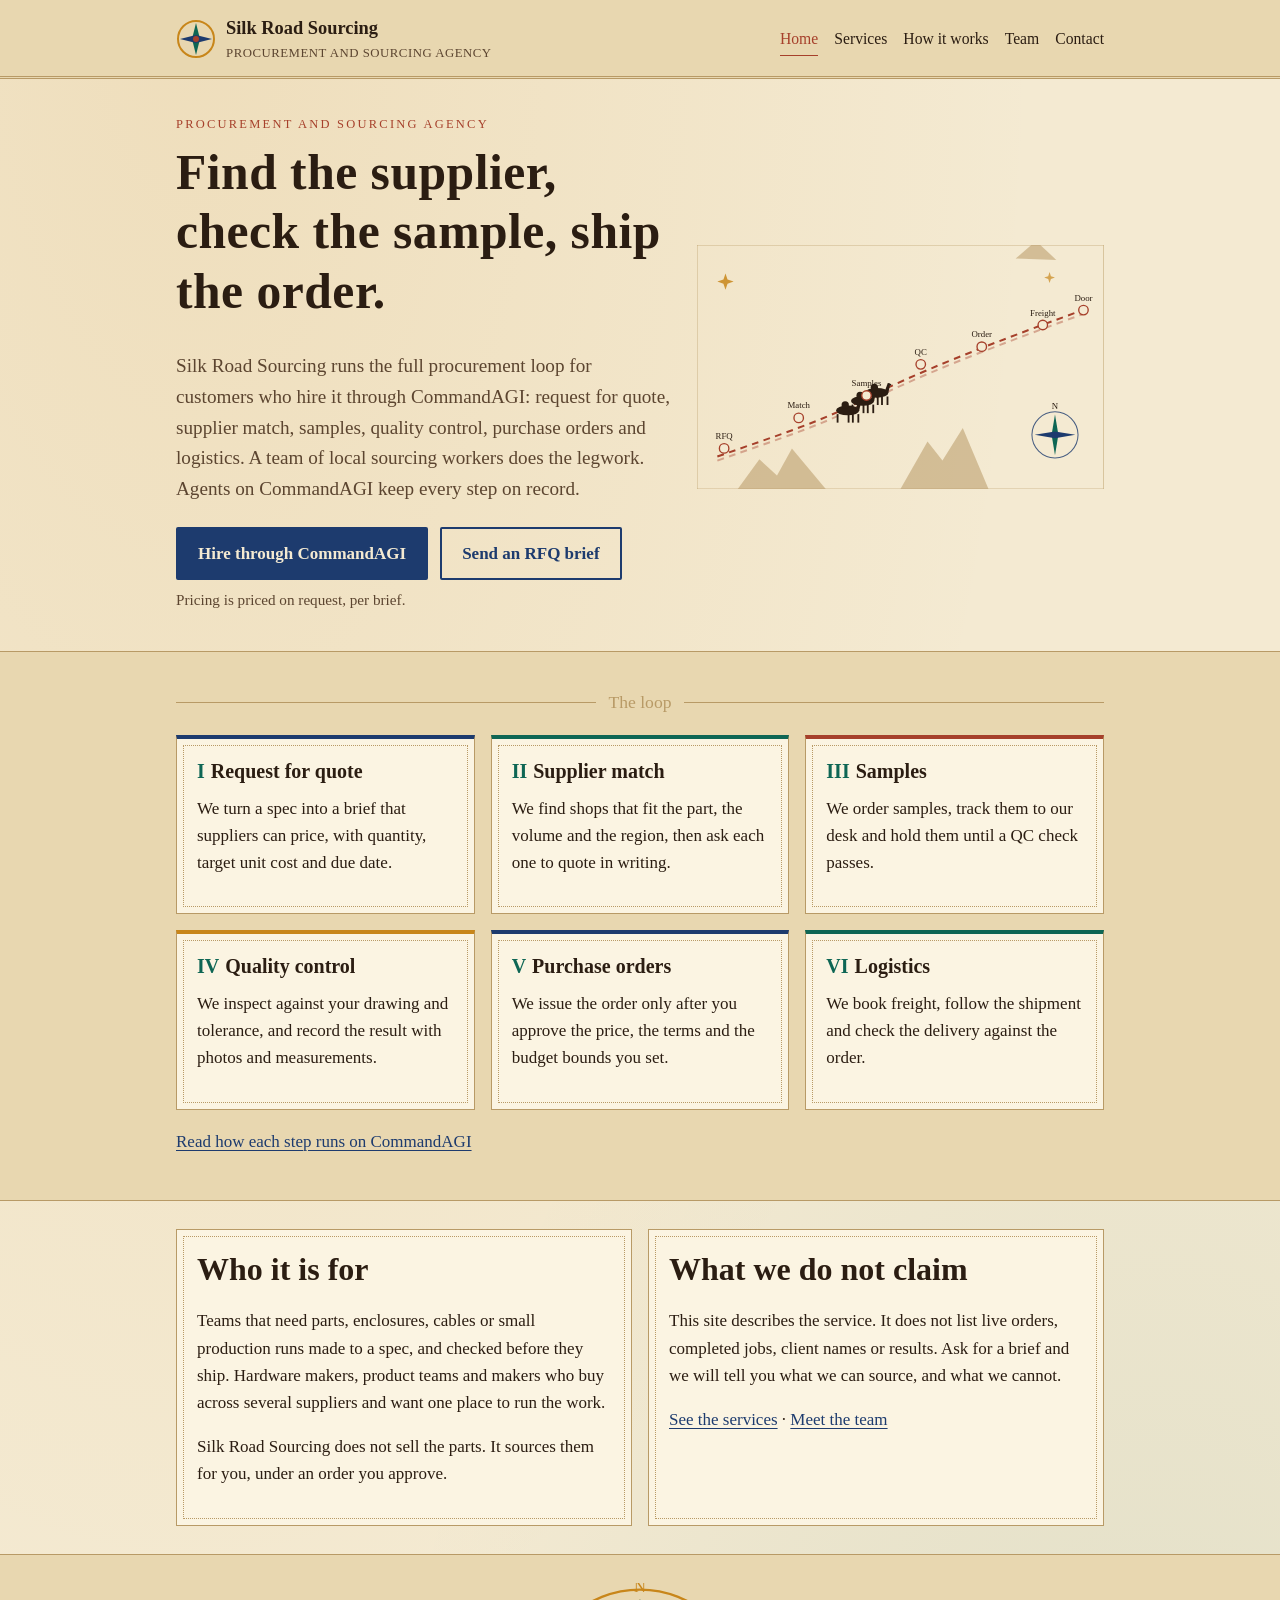
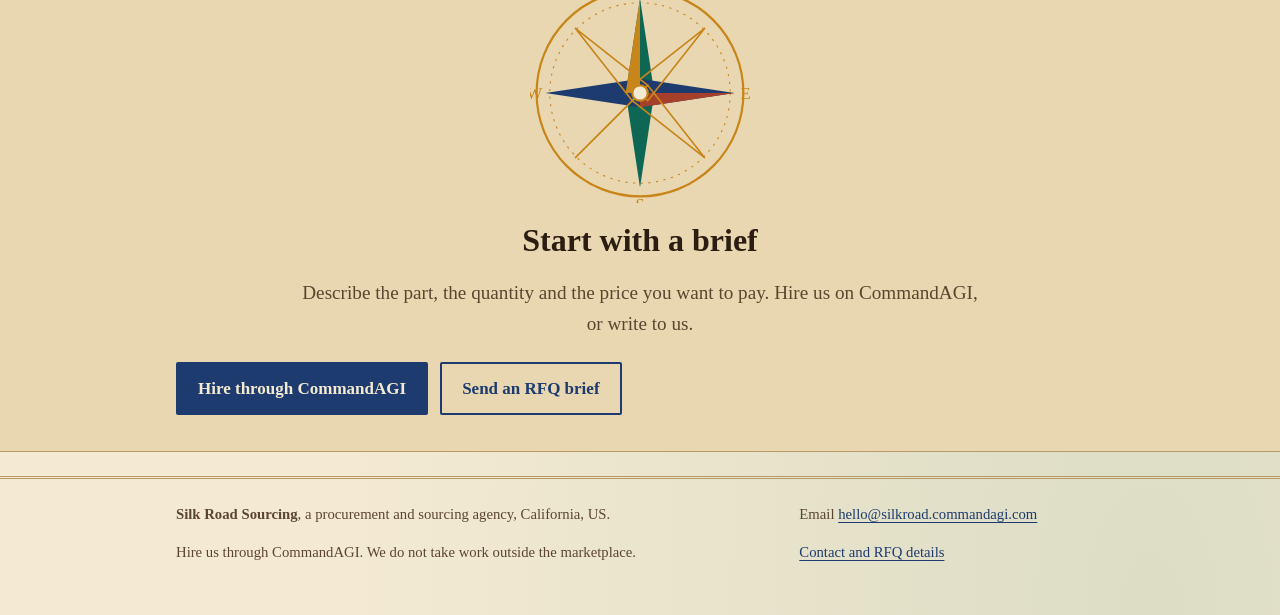
==== index.html @ eaaaa2ec "The silkroad-sourcing site of org-silkroad Moved out of CommandAGI/commandagi (seed/drive/platform/o" ====
<!doctype html>
<html lang="en">
<head>
  <meta charset="utf-8">
  <meta name="viewport" content="width=device-width, initial-scale=1">
  <title>Silk Road Sourcing | Procurement and sourcing</title>
  <meta name="description" content="Silk Road Sourcing runs RFQ, supplier match, samples, QC, purchase orders and logistics for customers who hire it through CommandAGI.">
  <link rel="stylesheet" href="style.css">
</head>
<body>
  <a class="skip" href="#main">Skip to content</a>
  <header class="site-header">
    <div class="wrap">
      <a class="brand" href="index.html">
        <svg width="40" height="40" viewBox="0 0 40 40" aria-hidden="true" focusable="false"><circle cx="20" cy="20" r="18" fill="none" stroke="#c8861a" stroke-width="2"/><polygon points="20,4 24,20 20,36 16,20" fill="#0e6654"/><polygon points="4,20 20,16 36,20 20,24" fill="#1d3b6e"/><circle cx="20" cy="20" r="3" fill="#a6402b"/></svg>
        <span>Silk Road Sourcing<small>Procurement and sourcing agency</small></span>
      </a>
      <nav class="nav" aria-label="Main">
        <a href="index.html" aria-current="page">Home</a>
        <a href="services.html">Services</a>
        <a href="process.html">How it works</a>
        <a href="team.html">Team</a>
        <a href="contact.html">Contact</a>
      </nav>
    </div>
  </header>
  <main id="main">
    <section class="hero">
      <div class="wrap hero-grid">
        <div>
          <p class="eyebrow">Procurement and sourcing agency</p>
          <h1>Find the supplier, check the sample, ship the order.</h1>
          <p class="lede">Silk Road Sourcing runs the full procurement loop for customers who hire it through CommandAGI: request for quote, supplier match, samples, quality control, purchase orders and logistics. A team of local sourcing workers does the legwork. Agents on CommandAGI keep every step on record.</p>
          <div class="cta-row"><a class="btn" href="https://commandagi.com">Hire through CommandAGI</a><a class="btn ghost" href="contact.html">Send an RFQ brief</a></div>
          <p class="form-note">Pricing is priced on request, per brief.</p>
        </div>
        <div>
          <svg class="route-art" viewBox="0 0 600 360" role="img" aria-labelledby="route-title">
  <title id="route-title">A caravan path crosses a map from a request for quote to the buyer's door, with seven waypoints.</title>
  <defs>
    <g id="camel">
      <rect x="0" y="-14" width="3" height="14"/><rect x="18" y="-14" width="3" height="14"/>
      <rect x="25" y="-14" width="3" height="14"/><rect x="34" y="-14" width="3" height="14"/>
      <ellipse cx="18" cy="-20" rx="19" ry="8"/>
      <circle cx="14" cy="-29" r="6"/>
      <path d="M31 -22 L36 -36 L40 -35 L37 -20 Z"/>
      <path d="M36 -36 L42 -34 L40 -31 Z"/>
    </g>
  </defs>
  <path class="sea" d="M0 0 H600 V360 H0 Z" fill-opacity="0"/>
  <path class="mountain" d="M300 360 L340 290 L362 318 L392 270 L430 360 Z"/>
  <path class="mountain" d="M60 360 L92 316 L118 340 L140 300 L190 360 Z"/>
  <path class="mountain" d="M470 20 L500 -6 L530 22 Z" opacity="0.35"/>
  <path class="road" d="M30 312 C 120 280, 180 262, 250 226 S 420 150, 580 92"/>
  <path class="road" d="M30 312 C 120 280, 180 262, 250 226 S 420 150, 580 92" stroke-width="1" stroke-dasharray="none" opacity="0.4" transform="translate(0 6)"/>
  <use href="#camel" class="caravan" transform="translate(206 262) scale(0.9)"/>
  <use href="#camel" class="caravan" transform="translate(228 248) scale(0.9)"/>
  <use href="#camel" class="caravan" transform="translate(249 236) scale(0.9)"/>
  <g>
    <circle class="waypoint" cx="40" cy="300" r="7"/><text x="40" y="286" text-anchor="middle">RFQ</text>
    <circle class="waypoint" cx="150" cy="255" r="7"/><text x="150" y="241" text-anchor="middle">Match</text>
    <circle class="waypoint" cx="250" cy="222" r="7"/><text x="250" y="208" text-anchor="middle">Samples</text>
    <circle class="waypoint" cx="330" cy="176" r="7"/><text x="330" y="162" text-anchor="middle">QC</text>
    <circle class="waypoint" cx="420" cy="150" r="7"/><text x="420" y="136" text-anchor="middle">Order</text>
    <circle class="waypoint" cx="510" cy="118" r="7"/><text x="510" y="104" text-anchor="middle">Freight</text>
    <circle class="waypoint" cx="570" cy="96" r="7"/><text x="570" y="82" text-anchor="middle">Door</text>
  </g>
  <g transform="translate(528 280)">
    <circle r="34" fill="none" stroke="#1d3b6e" stroke-width="1.5" opacity="0.8"/>
    <polygon points="0,-30 5,0 0,30 -5,0" fill="#0e6654"/>
    <polygon points="-30,0 0,-5 30,0 0,5" fill="#1d3b6e"/>
    <text x="0" y="-38" text-anchor="middle">N</text>
  </g>
  <path class="star" d="M42 42 l3 9 9 3 -9 3 -3 9 -3 -9 -9 -3 9 -3 z" opacity="0.85"/>
  <path class="star" d="M520 40 l2 6 6 2 -6 2 -2 6 -2 -6 -6 -2 6 -2 z" opacity="0.7"/>
</svg>
        </div>
      </div>
    </section>

    <section class="band">
      <div class="wrap">
        <div class="rule"><span>The loop</span></div>
        <div class="grid three">
          <article class="card jewel-lapis"><h3><span class="num">I</span>Request for quote</h3><p>We turn a spec into a brief that suppliers can price, with quantity, target unit cost and due date.</p></article>
          <article class="card jewel-emerald"><h3><span class="num">II</span>Supplier match</h3><p>We find shops that fit the part, the volume and the region, then ask each one to quote in writing.</p></article>
          <article class="card jewel-carnelian"><h3><span class="num">III</span>Samples</h3><p>We order samples, track them to our desk and hold them until a QC check passes.</p></article>
          <article class="card jewel-saffron"><h3><span class="num">IV</span>Quality control</h3><p>We inspect against your drawing and tolerance, and record the result with photos and measurements.</p></article>
          <article class="card jewel-lapis"><h3><span class="num">V</span>Purchase orders</h3><p>We issue the order only after you approve the price, the terms and the budget bounds you set.</p></article>
          <article class="card jewel-emerald"><h3><span class="num">VI</span>Logistics</h3><p>We book freight, follow the shipment and check the delivery against the order.</p></article>
        </div>
        <p style="margin-top:18px"><a href="process.html">Read how each step runs on CommandAGI</a></p>
      </div>
    </section>

    <section>
      <div class="wrap grid two">
        <div class="card">
          <h2>Who it is for</h2>
          <p>Teams that need parts, enclosures, cables or small production runs made to a spec, and checked before they ship. Hardware makers, product teams and makers who buy across several suppliers and want one place to run the work.</p>
          <p>Silk Road Sourcing does not sell the parts. It sources them for you, under an order you approve.</p>
        </div>
        <div class="card">
          <h2>What we do not claim</h2>
          <p>This site describes the service. It does not list live orders, completed jobs, client names or results. Ask for a brief and we will tell you what we can source, and what we cannot.</p>
          <p><a href="services.html">See the services</a> &middot; <a href="team.html">Meet the team</a></p>
        </div>
      </div>
    </section>

    <section class="band">
      <div class="wrap" style="text-align:center">
        <svg class="compass compass-large" style="margin:0 auto 10px" viewBox="0 0 200 200" role="img" aria-label="Compass rose">
  <circle cx="100" cy="100" r="94" fill="none" stroke="currentColor" stroke-width="2"/>
  <circle cx="100" cy="100" r="82" fill="none" stroke="currentColor" stroke-width="1" stroke-dasharray="2 5"/>
  <polygon points="100,14 113,100 100,186 87,100" fill="#0e6654"/>
  <polygon points="14,100 100,87 186,100 100,113" fill="#1d3b6e"/>
  <polygon points="100,14 87,100 100,100" fill="#c8861a"/>
  <polygon points="186,100 100,113 100,100" fill="#a6402b"/>
  <polygon points="41,41 107,93 93,107" fill="none" stroke="currentColor" stroke-width="1.5"/>
  <polygon points="159,41 107,107 93,93" fill="none" stroke="currentColor" stroke-width="1.5"/>
  <polygon points="159,159 107,93 93,107" fill="none" stroke="currentColor" stroke-width="1.5"/>
  <polygon points="41,159 93,107 107,93" fill="none" stroke="currentColor" stroke-width="1.5"/>
  <circle cx="100" cy="100" r="7" fill="#f4ead2" stroke="currentColor" stroke-width="2"/>
  <text x="100" y="8" text-anchor="middle" font-family="Palatino Linotype, Palatino, Georgia, serif" font-size="15" fill="currentColor">N</text>
  <text x="100" y="206" text-anchor="middle" font-family="Palatino Linotype, Palatino, Georgia, serif" font-size="15" fill="currentColor">S</text>
  <text x="196" y="105" text-anchor="middle" font-family="Palatino Linotype, Palatino, Georgia, serif" font-size="15" fill="currentColor">E</text>
  <text x="4" y="105" text-anchor="middle" font-family="Palatino Linotype, Palatino, Georgia, serif" font-size="15" fill="currentColor">W</text>
</svg>
        <h2>Start with a brief</h2>
        <p class="lede" style="margin:0 auto 6px">Describe the part, the quantity and the price you want to pay. Hire us on CommandAGI, or write to us.</p>
        <div class="cta-row"><a class="btn" href="https://commandagi.com">Hire through CommandAGI</a><a class="btn ghost" href="contact.html">Send an RFQ brief</a></div>
      </div>
    </section>

  </main>
  <footer class="site-footer">
    <div class="wrap">
      <div>
        <p><strong>Silk Road Sourcing</strong>, a procurement and sourcing agency, California, US.</p>
        <p>Hire us through CommandAGI. We do not take work outside the marketplace.</p>
      </div>
      <div>
        <p>Email <a href="mailto:hello@silkroad.commandagi.com">hello@silkroad.commandagi.com</a></p>
        <p><a href="contact.html">Contact and RFQ details</a></p>
      </div>
    </div>
  </footer>
</body>
</html>
---- style.css ----
:root {
  --parchment: #f4ead2;
  --parchment-deep: #e8d7b0;
  --ink: #2b1d12;
  --ink-soft: #5c4530;
  --lapis: #1d3b6e;
  --emerald: #0e6654;
  --carnelian: #a6402b;
  --saffron: #c8861a;
  --rule: #b89a66;
  --card: #fbf4e2;
  --font-display: "Palatino Linotype", Palatino, "Book Antiqua", Georgia, "Times New Roman", serif;
  --font-body: Charter, "Bitstream Charter", "Sitka Text", Cambria, Georgia, serif;
  --font-mono: ui-monospace, "SFMono-Regular", Menlo, Consolas, monospace;
}

@media (prefers-color-scheme: dark) {
  :root:not([data-theme="light"]) {
    --parchment: #1b1630;
    --parchment-deep: #241d3d;
    --ink: #f1e6cc;
    --ink-soft: #c9b98f;
    --lapis: #8fb0ea;
    --emerald: #5fc7a9;
    --carnelian: #f08a6c;
    --saffron: #e9b451;
    --rule: #6f5f3c;
    --card: #221b3a;
  }
}

:root[data-theme="dark"] {
  --parchment: #1b1630;
  --parchment-deep: #241d3d;
  --ink: #f1e6cc;
  --ink-soft: #c9b98f;
  --lapis: #8fb0ea;
  --emerald: #5fc7a9;
  --carnelian: #f08a6c;
  --saffron: #e9b451;
  --rule: #6f5f3c;
  --card: #221b3a;
}

* { box-sizing: border-box; }
html { -webkit-text-size-adjust: 100%; }
body {
  margin: 0;
  background-color: var(--parchment);
  background-image:
    radial-gradient(ellipse at 15% 0%, rgba(200, 134, 26, 0.12), transparent 55%),
    radial-gradient(ellipse at 90% 100%, rgba(14, 102, 84, 0.10), transparent 50%);
  color: var(--ink);
  font-family: var(--font-body);
  font-size: 1.0625rem;
  line-height: 1.6;
  overflow-x: hidden;
}
img, svg { max-width: 100%; height: auto; }
a { color: var(--lapis); text-decoration-thickness: 1px; text-underline-offset: 3px; }
a:hover { color: var(--carnelian); }
a:focus-visible, button:focus-visible { outline: 2px solid var(--saffron); outline-offset: 3px; }
h1, h2, h3 { font-family: var(--font-display); line-height: 1.2; margin: 0 0 0.6em; font-weight: 700; }
h1 { font-size: clamp(2rem, 6vw, 3.1rem); letter-spacing: 0.01em; }
h2 { font-size: clamp(1.5rem, 4vw, 2rem); }
h3 { font-size: 1.25rem; }
p { margin: 0 0 1em; }
code, .mono { font-family: var(--font-mono); font-size: 0.9em; }

.wrap { max-width: 960px; margin: 0 auto; padding: 0 16px; }
.skip { position: absolute; left: -999px; }
.skip:focus { left: 16px; top: 8px; background: var(--card); padding: 6px 10px; z-index: 10; }

/* Header and navigation */
.site-header { border-bottom: 3px double var(--rule); background: var(--parchment-deep); }
.site-header .wrap { display: flex; flex-wrap: wrap; align-items: center; justify-content: space-between; gap: 12px; padding-top: 14px; padding-bottom: 12px; }
.brand { display: flex; align-items: center; gap: 10px; color: var(--ink); text-decoration: none; font-family: var(--font-display); font-weight: 700; font-size: 1.15rem; }
.brand small { display: block; font-family: var(--font-body); font-weight: 400; font-size: 0.8rem; color: var(--ink-soft); letter-spacing: 0.04em; text-transform: uppercase; }
.nav { display: flex; flex-wrap: wrap; gap: 4px 16px; }
.nav a { color: var(--ink); text-decoration: none; padding: 4px 0; border-bottom: 1px solid transparent; font-size: 0.98rem; }
.nav a[aria-current="page"], .nav a:hover { border-bottom-color: var(--carnelian); color: var(--carnelian); }

/* Hero */
.hero { position: relative; padding: 36px 0 24px; overflow: hidden; }
.hero-grid { display: grid; gap: 24px; align-items: center; }
.eyebrow { font-family: var(--font-display); text-transform: uppercase; letter-spacing: 0.18em; font-size: 0.78rem; color: var(--carnelian); margin-bottom: 8px; }
.lede { font-size: 1.2rem; color: var(--ink-soft); max-width: 36em; }
.cta-row { display: flex; flex-wrap: wrap; gap: 12px; margin: 22px 0 8px; }
.btn { display: inline-block; padding: 11px 20px; border-radius: 2px; font-family: var(--font-display); font-weight: 700; text-decoration: none; border: 2px solid var(--lapis); color: var(--parchment); background: var(--lapis); }
.btn:hover { color: var(--parchment); background: var(--carnelian); border-color: var(--carnelian); }
.btn.ghost { background: transparent; color: var(--lapis); }
.btn.ghost:hover { color: var(--parchment); background: var(--lapis); }
.route-art { width: 100%; color: var(--ink); }
.route-art .road { stroke: var(--carnelian); }
.route-art .caravan { fill: var(--ink); }

/* Sections */
section { padding: 28px 0; }
.band { background: var(--parchment-deep); border-top: 1px solid var(--rule); border-bottom: 1px solid var(--rule); }
.rule { display: flex; align-items: center; gap: 12px; color: var(--rule); margin: 8px 0 18px; }
.rule::before, .rule::after { content: ""; flex: 1; height: 1px; background: var(--rule); }
.rule span { font-size: 1.1rem; }
.grid { display: grid; gap: 16px; }
.card { background: var(--card); border: 1px solid var(--rule); padding: 20px; position: relative; }
.card::before { content: ""; position: absolute; inset: 6px; border: 1px dotted var(--rule); pointer-events: none; }
.card h3 .num { color: var(--emerald); font-family: var(--font-display); margin-right: 6px; }
.card ul { padding-left: 1.1em; margin: 0.4em 0 0; }
.card li { margin-bottom: 0.35em; }
.tag { display: inline-block; font-family: var(--font-mono); font-size: 0.75rem; padding: 2px 8px; border: 1px solid var(--emerald); color: var(--emerald); margin-bottom: 8px; }
.jewel-lapis { border-top: 4px solid var(--lapis); }
.jewel-emerald { border-top: 4px solid var(--emerald); }
.jewel-carnelian { border-top: 4px solid var(--carnelian); }
.jewel-saffron { border-top: 4px solid var(--saffron); }
.price { font-family: var(--font-display); font-style: italic; color: var(--ink-soft); }

.steps { counter-reset: step; list-style: none; padding: 0; margin: 0; display: grid; gap: 14px; }
.steps li { counter-increment: step; display: grid; grid-template-columns: 48px 1fr; gap: 14px; align-items: start; padding: 14px 0; border-bottom: 1px dashed var(--rule); }
.steps li::before { content: counter(step); font-family: var(--font-display); font-size: 1.6rem; width: 44px; height: 44px; line-height: 44px; text-align: center; border-radius: 50%; color: var(--parchment); background: var(--emerald); }
.steps li:nth-child(3n+2)::before { background: var(--lapis); }
.steps li:nth-child(3n)::before { background: var(--carnelian); }
.steps h3 { margin-bottom: 4px; }

.compass { width: 120px; height: 120px; color: var(--saffron); }
.compass-large { width: 220px; height: 220px; }
.divider-compass { display: block; margin: 8px auto 0; width: 64px; height: 64px; color: var(--saffron); }

.team-card h3 { margin-bottom: 2px; }
.team-card .role { font-style: italic; color: var(--ink-soft); margin-bottom: 8px; }
.seal { font-family: var(--font-mono); font-size: 0.8rem; color: var(--ink-soft); }

.form-note { font-size: 0.95rem; color: var(--ink-soft); }
.contact-line { font-family: var(--font-display); font-size: 1.15rem; word-break: break-word; }

.site-footer { border-top: 3px double var(--rule); margin-top: 24px; padding: 24px 0 36px; color: var(--ink-soft); font-size: 0.92rem; }
.site-footer .wrap { display: grid; gap: 14px; }

@media (min-width: 680px) {
  .hero-grid { grid-template-columns: 1.1fr 0.9fr; }
  .grid.two { grid-template-columns: 1fr 1fr; }
  .grid.three { grid-template-columns: repeat(3, 1fr); }
  .site-header .wrap { flex-wrap: nowrap; }
  .site-footer .wrap { grid-template-columns: 2fr 1fr; align-items: center; }
}

@media (max-width: 389px) {
  .wrap { padding: 0 16px; }
  .nav { gap: 2px 12px; font-size: 0.94rem; }
}

@media (prefers-reduced-motion: reduce) {
  * { transition: none !important; animation: none !important; }
}

/* Caravan route illustration */
.route-art text { font-family: var(--font-display); font-size: 13px; fill: var(--ink); }
.route-art .waypoint { fill: var(--parchment); stroke: var(--carnelian); stroke-width: 2; }
.route-art .sea { fill: var(--parchment-deep); stroke: var(--rule); stroke-width: 1; }
.route-art .mountain { fill: var(--rule); opacity: 0.55; }
.route-art .star { fill: var(--saffron); }
.route-art .caravan { fill: var(--ink); }
.route-art .road { fill: none; stroke: var(--carnelian); stroke-width: 3; stroke-dasharray: 10 8; }

/* agent-team: generated by scripts/seed/people/personas.mjs */
.agent-team { max-width: 1120px; margin: 0 auto; padding: 48px 20px 72px; box-sizing: border-box; }
.agent-team * { box-sizing: border-box; }
.agent-team .at-eyebrow { margin: 0 0 8px; font-size: 0.8rem; letter-spacing: 0.08em; text-transform: uppercase; opacity: 0.75; }
.agent-team .at-lede { max-width: 44em; margin: 16px 0 0; }
.agent-team .at-group { margin-top: 40px; }
.agent-team .at-cards { display: grid; grid-template-columns: repeat(auto-fill, minmax(220px, 1fr)); gap: 28px 24px; margin-top: 16px; }
.agent-team .at-card { display: flex; flex-direction: column; gap: 6px; min-width: 0; }
.agent-team .at-card > a { color: inherit; text-decoration: none; display: flex; flex-direction: column; gap: 10px; }
.agent-team .at-card > a:hover h3 { text-decoration: underline; }
.agent-team .at-card img, .agent-team .at-profile img { width: 100%; height: auto; aspect-ratio: 4 / 5; object-fit: cover; border-radius: 10px; display: block; background: rgba(127, 127, 127, 0.15); }
.agent-team .at-card h3 { margin: 0; overflow-wrap: anywhere; }
.agent-team .at-title { margin: 0; font-weight: 600; opacity: 0.85; }
.agent-team .at-line { margin: 0; padding: 0; border: 0; background: none; }
.ai-badge { display: inline-block; vertical-align: middle; margin-left: 6px; padding: 1px 8px; border: 1px solid currentColor; border-radius: 999px; font-family: system-ui, sans-serif; font-size: 0.7rem; font-weight: 600; letter-spacing: 0.03em; line-height: 1.5; text-transform: none; white-space: nowrap; opacity: 0.85; }
.agent-team .at-note { margin: 0; font-size: 0.85rem; opacity: 0.75; }
.agent-team .at-disclosure { margin-top: 48px; padding: 20px; border: 1px solid rgba(127, 127, 127, 0.4); border-radius: 10px; }
.agent-team .at-profile { display: grid; grid-template-columns: minmax(0, 320px) minmax(0, 1fr); gap: 40px; align-items: start; }
.agent-team .at-profile h1 { margin-top: 0; overflow-wrap: anywhere; }
.agent-team .at-back { display: inline-block; margin-bottom: 24px; color: inherit; }
@media (max-width: 600px) {
  .agent-team { padding: 32px 16px 56px; }
  .agent-team .at-cards { grid-template-columns: minmax(0, 1fr); gap: 24px; }
  .agent-team .at-card > a { display: grid; grid-template-columns: 112px minmax(0, 1fr); gap: 14px; align-items: center; }
  .agent-team .at-profile { grid-template-columns: minmax(0, 1fr); gap: 24px; }
  .agent-team .at-profile img { max-width: 260px; }
}
/* end agent-team */
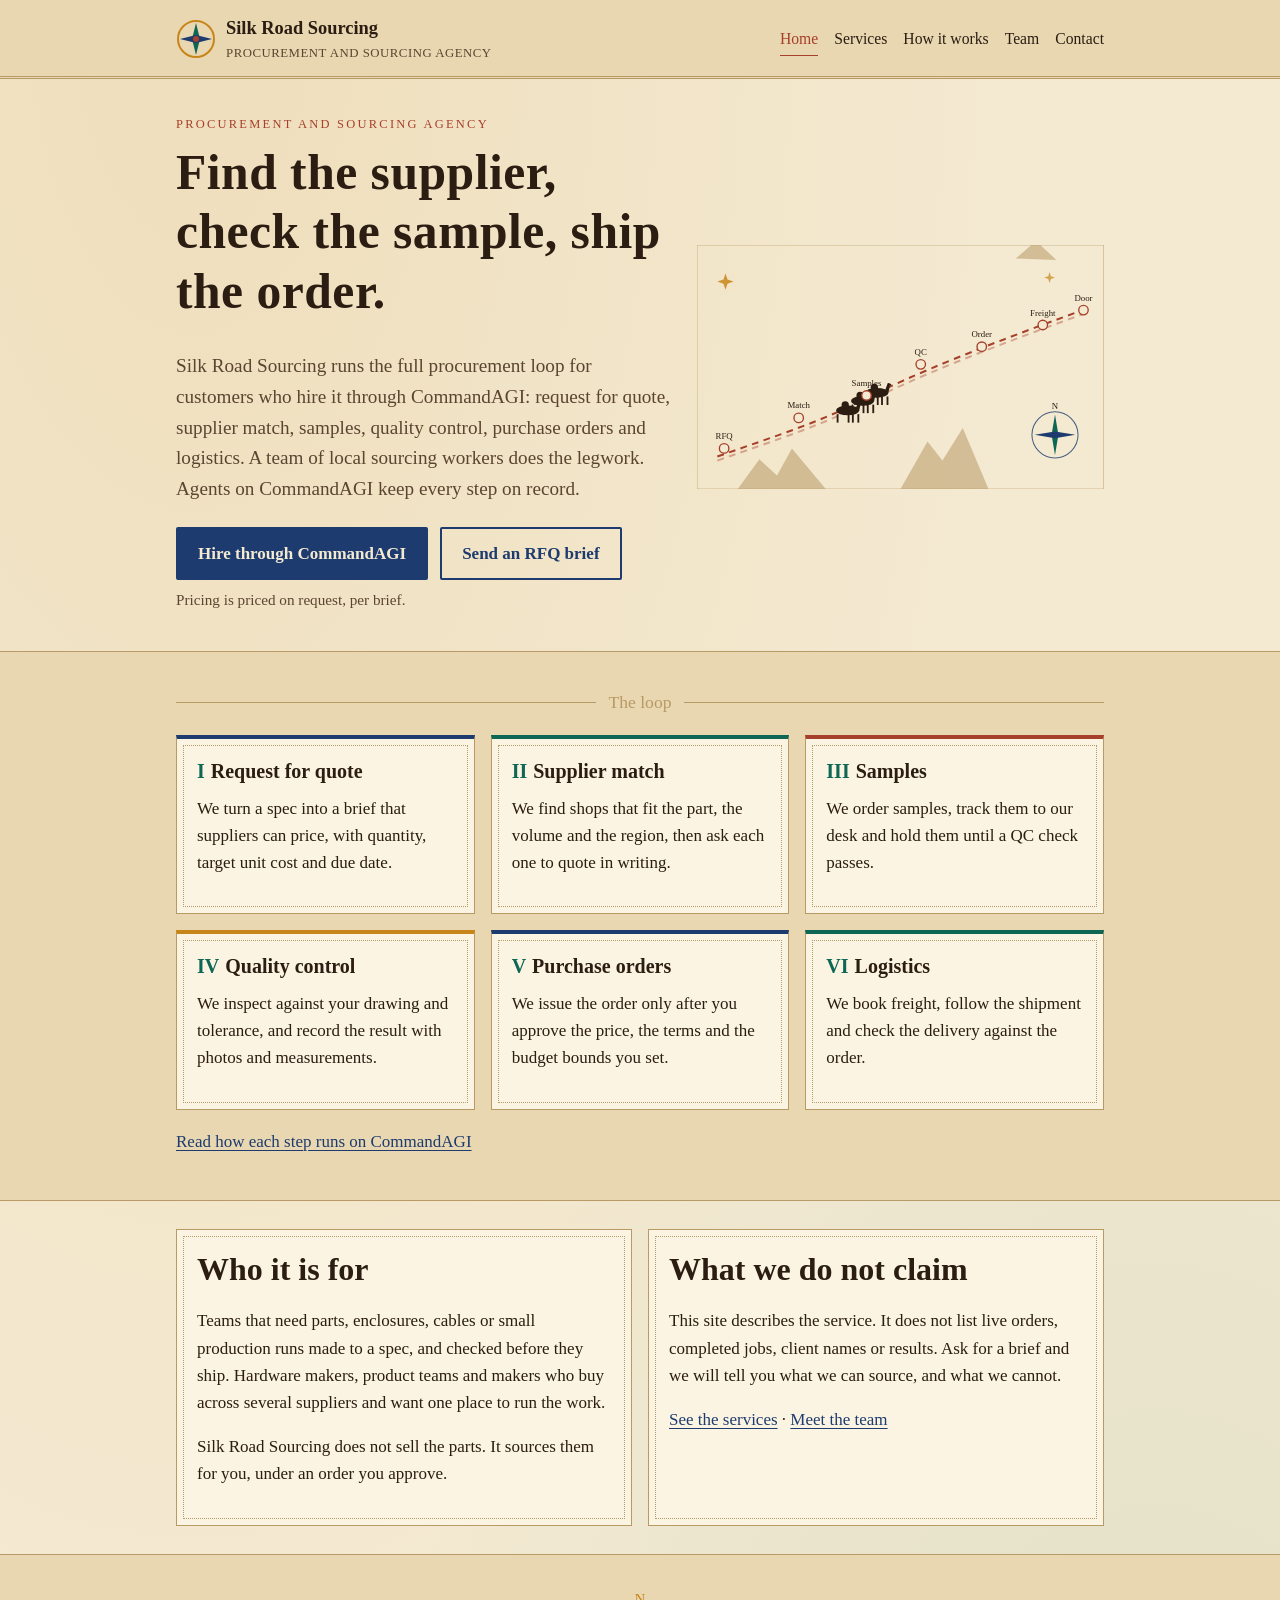
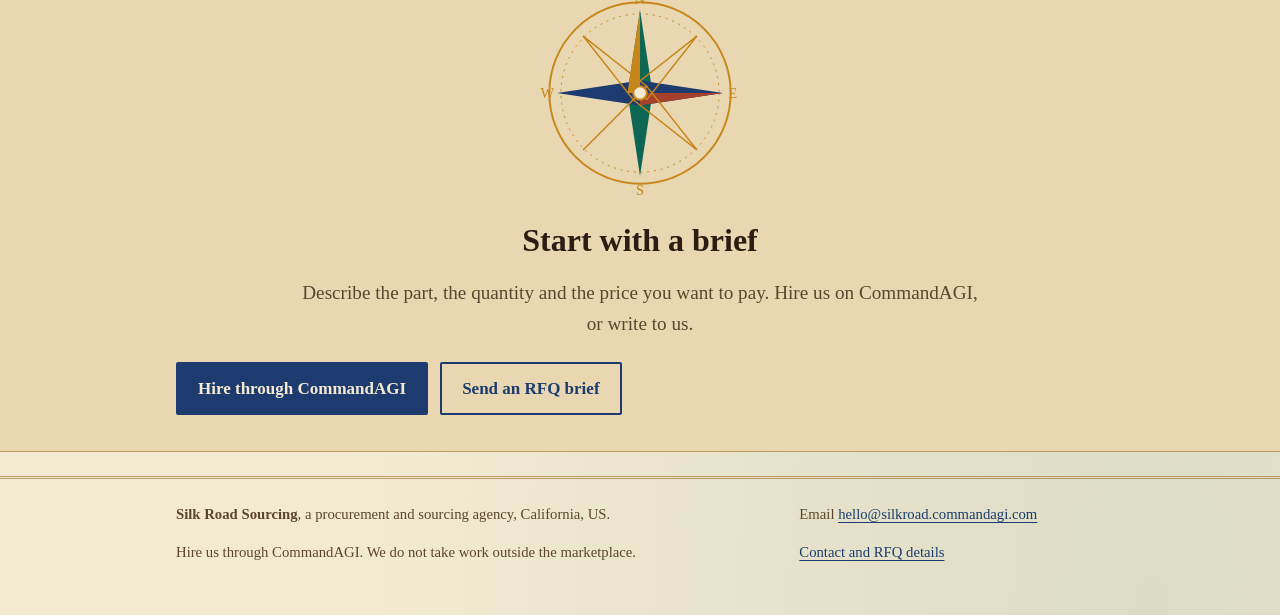
==== commit 8145e0ab: "Compass rose: room in the drawing for N, E, S and W Measured in Chrome by commandagi tests/workbench" ====
--- a/index.html
+++ b/index.html
@@ -110,7 +110,7 @@
 
     <section class="band">
       <div class="wrap" style="text-align:center">
-        <svg class="compass compass-large" style="margin:0 auto 10px" viewBox="0 0 200 200" role="img" aria-label="Compass rose">
+        <svg class="compass compass-large" style="margin:0 auto 10px" viewBox="-14 -14 228 228" role="img" aria-label="Compass rose">
   <circle cx="100" cy="100" r="94" fill="none" stroke="currentColor" stroke-width="2"/>
   <circle cx="100" cy="100" r="82" fill="none" stroke="currentColor" stroke-width="1" stroke-dasharray="2 5"/>
   <polygon points="100,14 113,100 100,186 87,100" fill="#0e6654"/>
